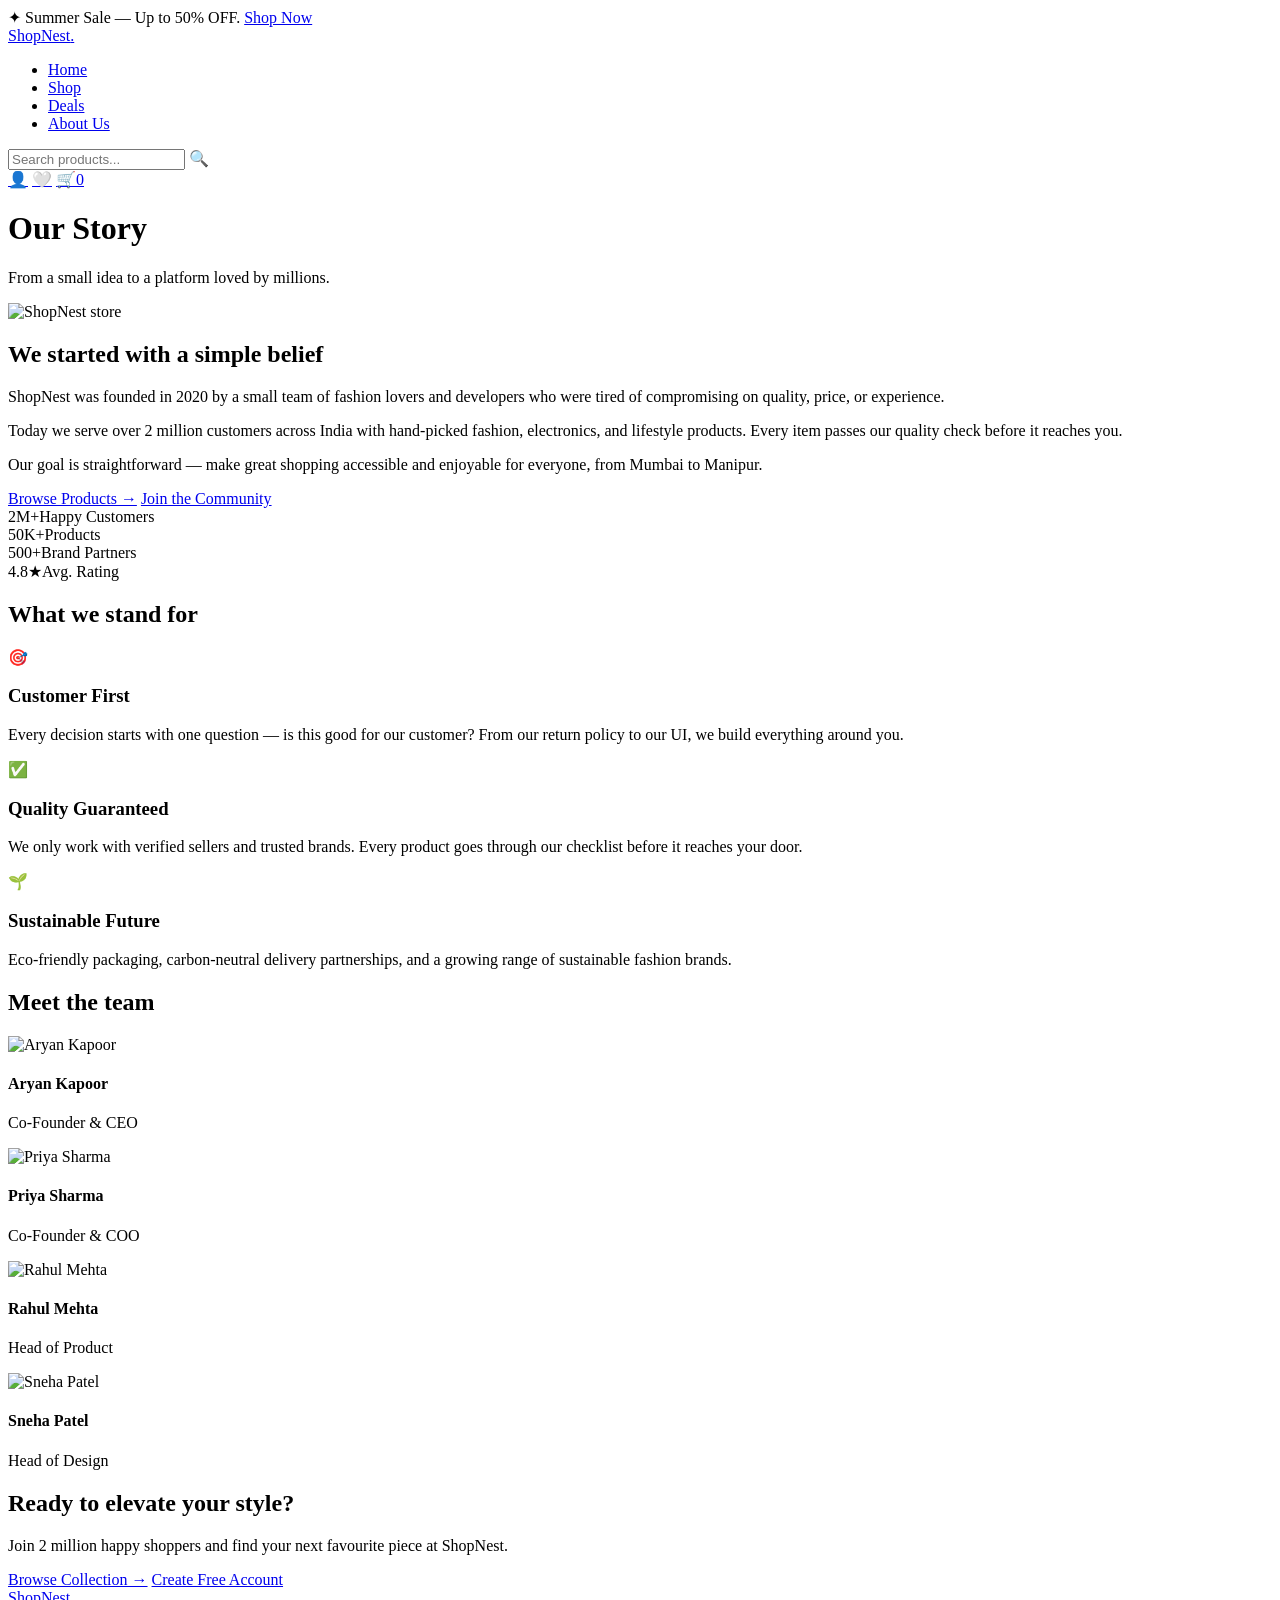
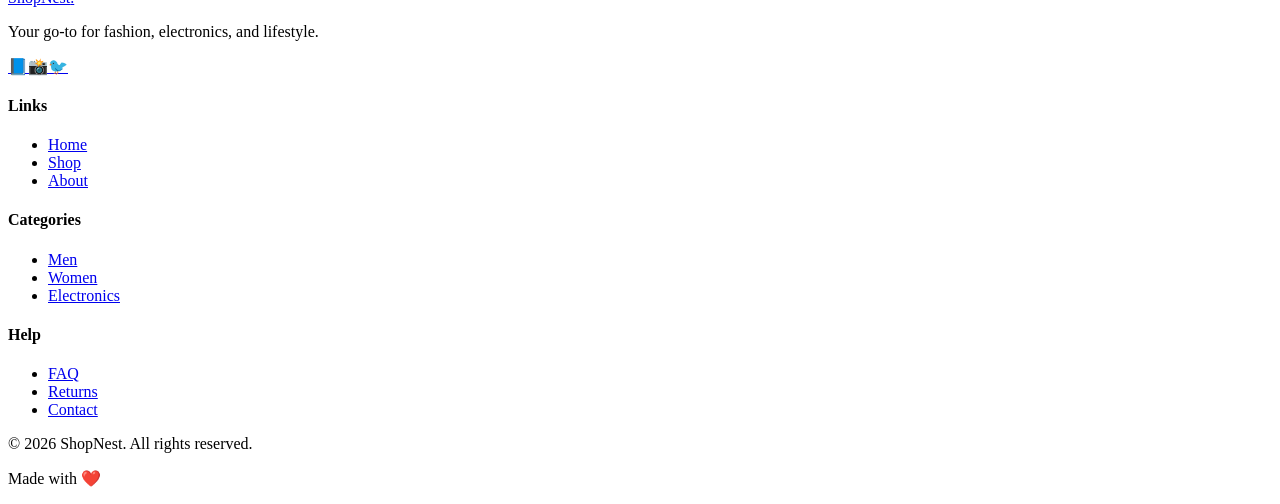
==== about.html @ 62edeff9 "Add files via upload" ====
<!DOCTYPE html>
<html lang="en">

<head>
  <meta charset="UTF-8">
  <meta name="viewport" content="width=device-width, initial-scale=1.0">
  <title>About Us — ShopNest</title>
  <link rel="stylesheet" href="src/css/style.css">
</head>

<body>

  <div class="topbar">✦ Summer Sale — Up to 50% OFF. <a href="shop.html">Shop Now</a></div>

  <nav>
    <div class="container inner">
      <a href="index.html" class="logo">Shop<span>Nest</span>.</a>
      <ul class="nav-links">
        <li><a href="index.html">Home</a></li>
        <li><a href="shop.html">Shop</a></li>
        <li><a href="shop.html">Deals</a></li>
        <li><a href="about.html" class="active">About Us</a></li>
      </ul>
      <div class="search-box">
        <input type="text" placeholder="Search products...">
        <span>🔍</span>
      </div>
      <div class="nav-icons">
        <a href="login.html">👤</a>
        <a href="#">🤍</a>
        <a href="cart.html" class="cart-link">🛒<span class="badge">0</span></a>
      </div>
    </div>
  </nav>

  <div class="about-hero">
    <div class="container">
      <h1>Our Story</h1>
      <p>From a small idea to a platform loved by millions.</p>
    </div>
  </div>

  <section class="story">
    <div class="container inner">
      <img src="https://images.unsplash.com/photo-1441986300917-64674bd600d8?w=800&q=80" alt="ShopNest store">
      <div>
        <h2>We started with a simple belief</h2>
        <p>ShopNest was founded in 2020 by a small team of fashion lovers and developers who were tired of compromising
          on quality, price, or experience.</p>
        <p>Today we serve over 2 million customers across India with hand-picked fashion, electronics, and lifestyle
          products. Every item passes our quality check before it reaches you.</p>
        <p>Our goal is straightforward — make great shopping accessible and enjoyable for everyone, from Mumbai to
          Manipur.</p>
        <div class="story-btns">
          <a href="shop.html" class="btn btn-dark">Browse Products →</a>
          <a href="signup.html" class="btn btn-outline">Join the Community</a>
        </div>
      </div>
    </div>
  </section>

  <div class="container">
    <div class="stats">
      <div class="stat"><span class="num">2M+</span><span class="lbl">Happy Customers</span></div>
      <div class="stat"><span class="num">50K+</span><span class="lbl">Products</span></div>
      <div class="stat"><span class="num">500+</span><span class="lbl">Brand Partners</span></div>
      <div class="stat"><span class="num">4.8★</span><span class="lbl">Avg. Rating</span></div>
    </div>
  </div>

  <section class="values">
    <div class="container">
      <div class="sec-head">
        <h2>What we stand for</h2>
      </div>
      <div class="val-grid">
        <div class="val-card">
          <div class="icon">🎯</div>
          <h3>Customer First</h3>
          <p>Every decision starts with one question — is this good for our customer? From our return policy to our UI,
            we build everything around you.</p>
        </div>
        <div class="val-card">
          <div class="icon">✅</div>
          <h3>Quality Guaranteed</h3>
          <p>We only work with verified sellers and trusted brands. Every product goes through our checklist before it
            reaches your door.</p>
        </div>
        <div class="val-card">
          <div class="icon">🌱</div>
          <h3>Sustainable Future</h3>
          <p>Eco-friendly packaging, carbon-neutral delivery partnerships, and a growing range of sustainable fashion
            brands.</p>
        </div>
      </div>
    </div>
  </section>

  <section class="container team">
    <div class="sec-head">
      <h2>Meet the team</h2>
    </div>
    <div class="team-grid">
      <div class="member">
        <img src="https://i.pravatar.cc/120?img=11" alt="Aryan Kapoor">
        <h4>Aryan Kapoor</h4>
        <p>Co-Founder & CEO</p>
      </div>
      <div class="member">
        <img src="https://i.pravatar.cc/120?img=5" alt="Priya Sharma">
        <h4>Priya Sharma</h4>
        <p>Co-Founder & COO</p>
      </div>
      <div class="member">
        <img src="https://i.pravatar.cc/120?img=15" alt="Rahul Mehta">
        <h4>Rahul Mehta</h4>
        <p>Head of Product</p>
      </div>
      <div class="member">
        <img src="https://i.pravatar.cc/120?img=9" alt="Sneha Patel">
        <h4>Sneha Patel</h4>
        <p>Head of Design</p>
      </div>
    </div>
  </section>

  <div class="cta-strip">
    <div class="container">
      <h2>Ready to elevate your style?</h2>
      <p>Join 2 million happy shoppers and find your next favourite piece at ShopNest.</p>
      <div class="btns">
        <a href="shop.html" class="btn btn-white">Browse Collection →</a>
        <a href="signup.html" class="btn btn-outline btn-white-outline">Create Free Account</a>
      </div>
    </div>
  </div>

  <footer>
    <div class="container">
      <div class="footer-grid">
        <div>
          <a href="index.html" class="footer-logo">Shop<span>Nest</span>.</a>
          <p>Your go-to for fashion, electronics, and lifestyle.</p>
          <div class="socials"><a href="#">📘</a><a href="#">📸</a><a href="#">🐦</a></div>
        </div>
        <div>
          <h4>Links</h4>
          <ul>
            <li><a href="index.html">Home</a></li>
            <li><a href="shop.html">Shop</a></li>
            <li><a href="about.html">About</a></li>
          </ul>
        </div>
        <div>
          <h4>Categories</h4>
          <ul>
            <li><a href="#">Men</a></li>
            <li><a href="#">Women</a></li>
            <li><a href="#">Electronics</a></li>
          </ul>
        </div>
        <div>
          <h4>Help</h4>
          <ul>
            <li><a href="#">FAQ</a></li>
            <li><a href="#">Returns</a></li>
            <li><a href="#">Contact</a></li>
          </ul>
        </div>
      </div>
      <div class="footer-bottom">
        <p>© 2026 ShopNest. All rights reserved.</p>
        <p>Made with ❤️</p>
      </div>
    </div>
  </footer>

  <script src="src/js/main.js"></script>
</body>

</html>
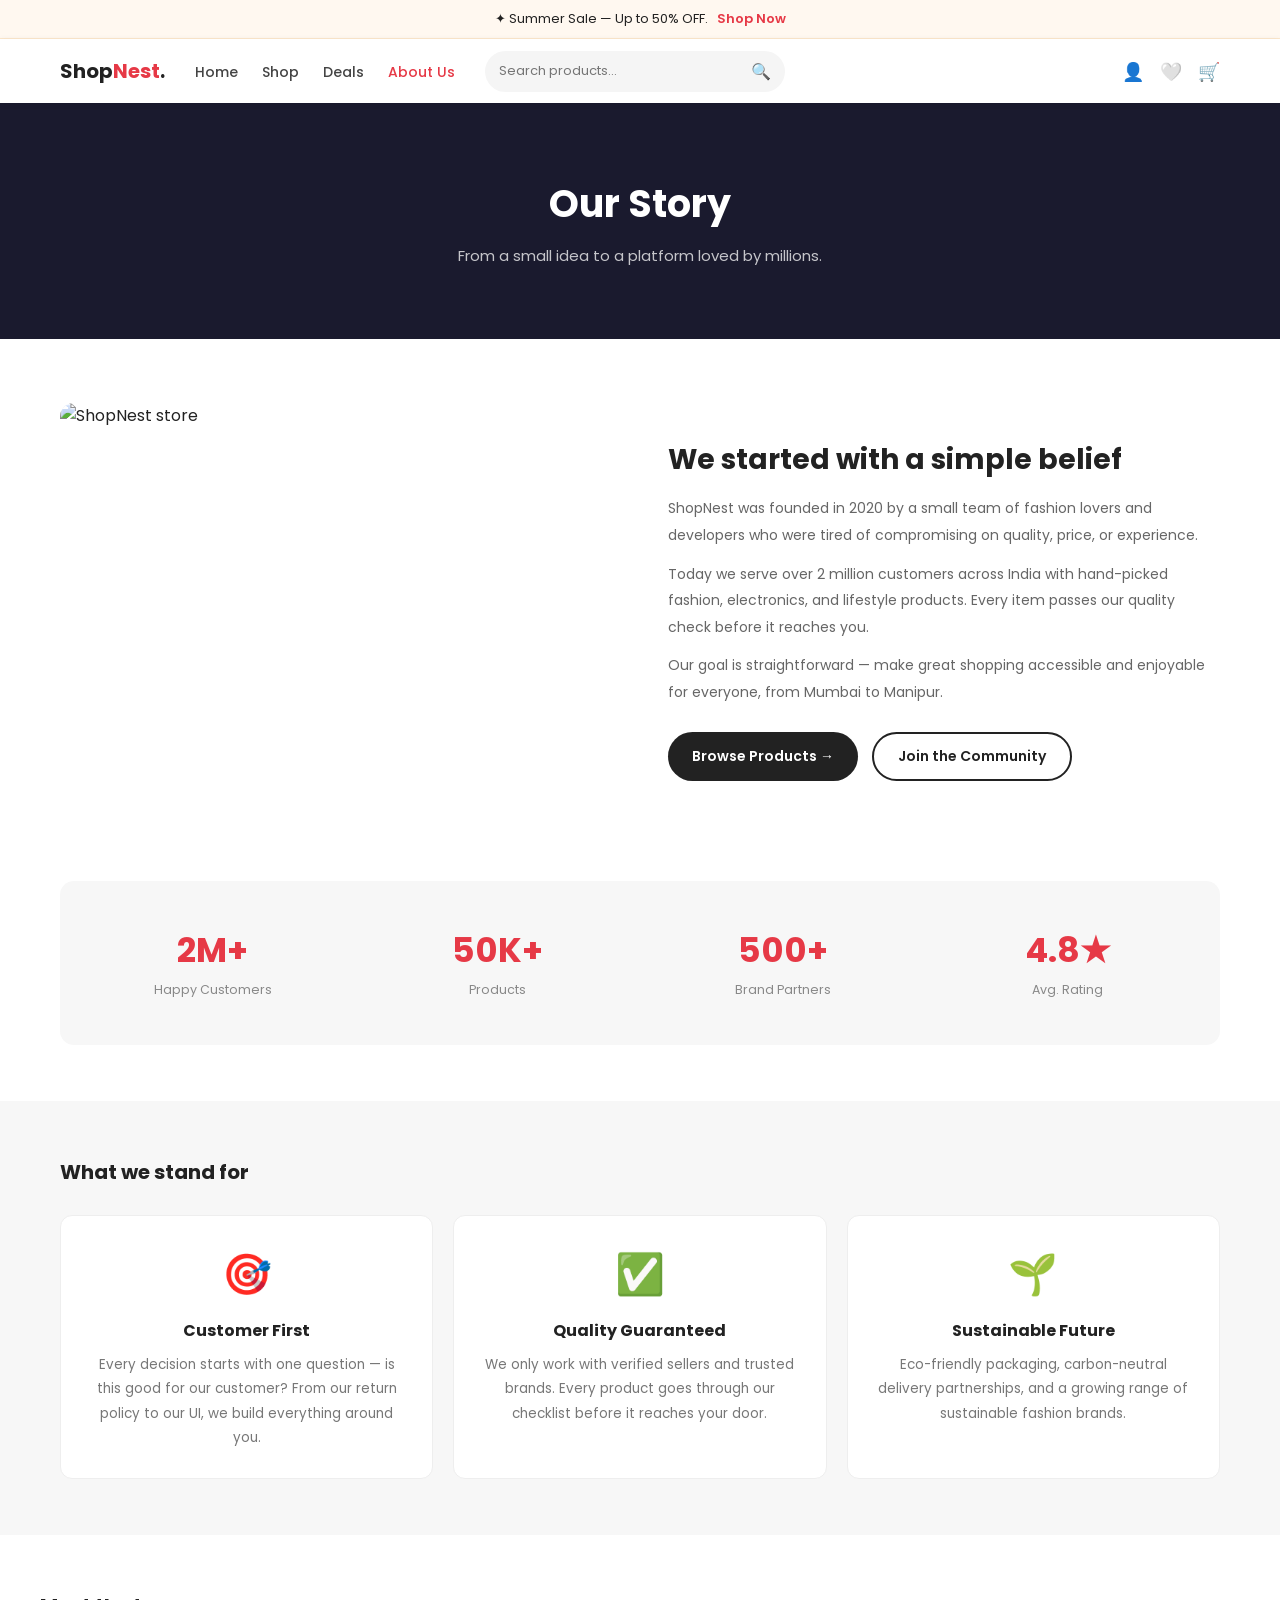
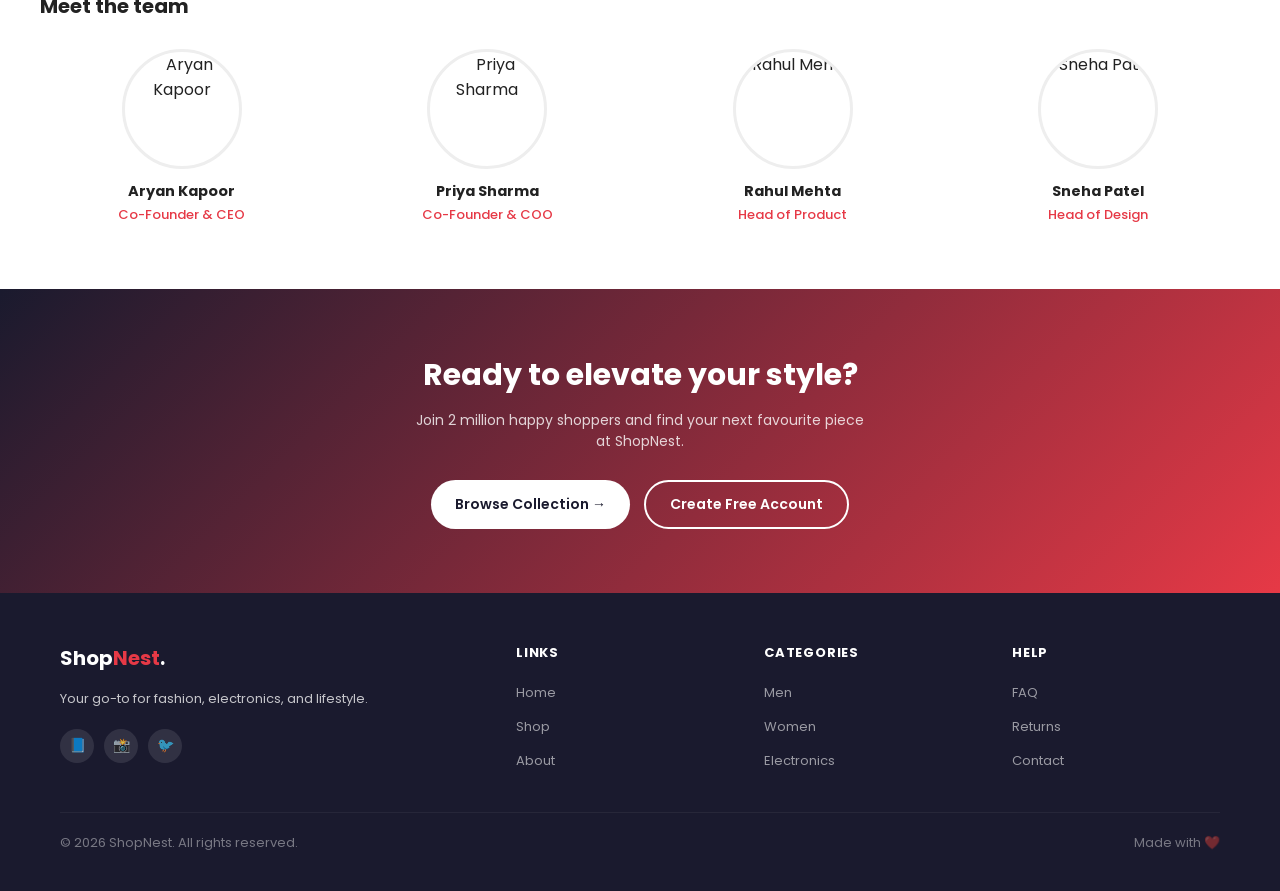
==== commit 7343927d: "Refactor about.html structure and resource links Updated the HTML structure and links in the about p" ====
--- a/about.html
+++ b/about.html
@@ -5,7 +5,7 @@
   <meta charset="UTF-8">
   <meta name="viewport" content="width=device-width, initial-scale=1.0">
   <title>About Us — ShopNest</title>
-  <link rel="stylesheet" href="src/css/style.css">
+  <link rel="stylesheet" href="style.css">
 </head>
 
 <body>
@@ -175,7 +175,7 @@
     </div>
   </footer>
 
-  <script src="src/js/main.js"></script>
+  <script src="main.js"></script>
 </body>
 
-</html>+</html>
--- a/style.css
+++ b/style.css
@@ -0,0 +1,3 @@
+@import url('base.css');
+@import url('components.css');
+@import url('pages.css');
